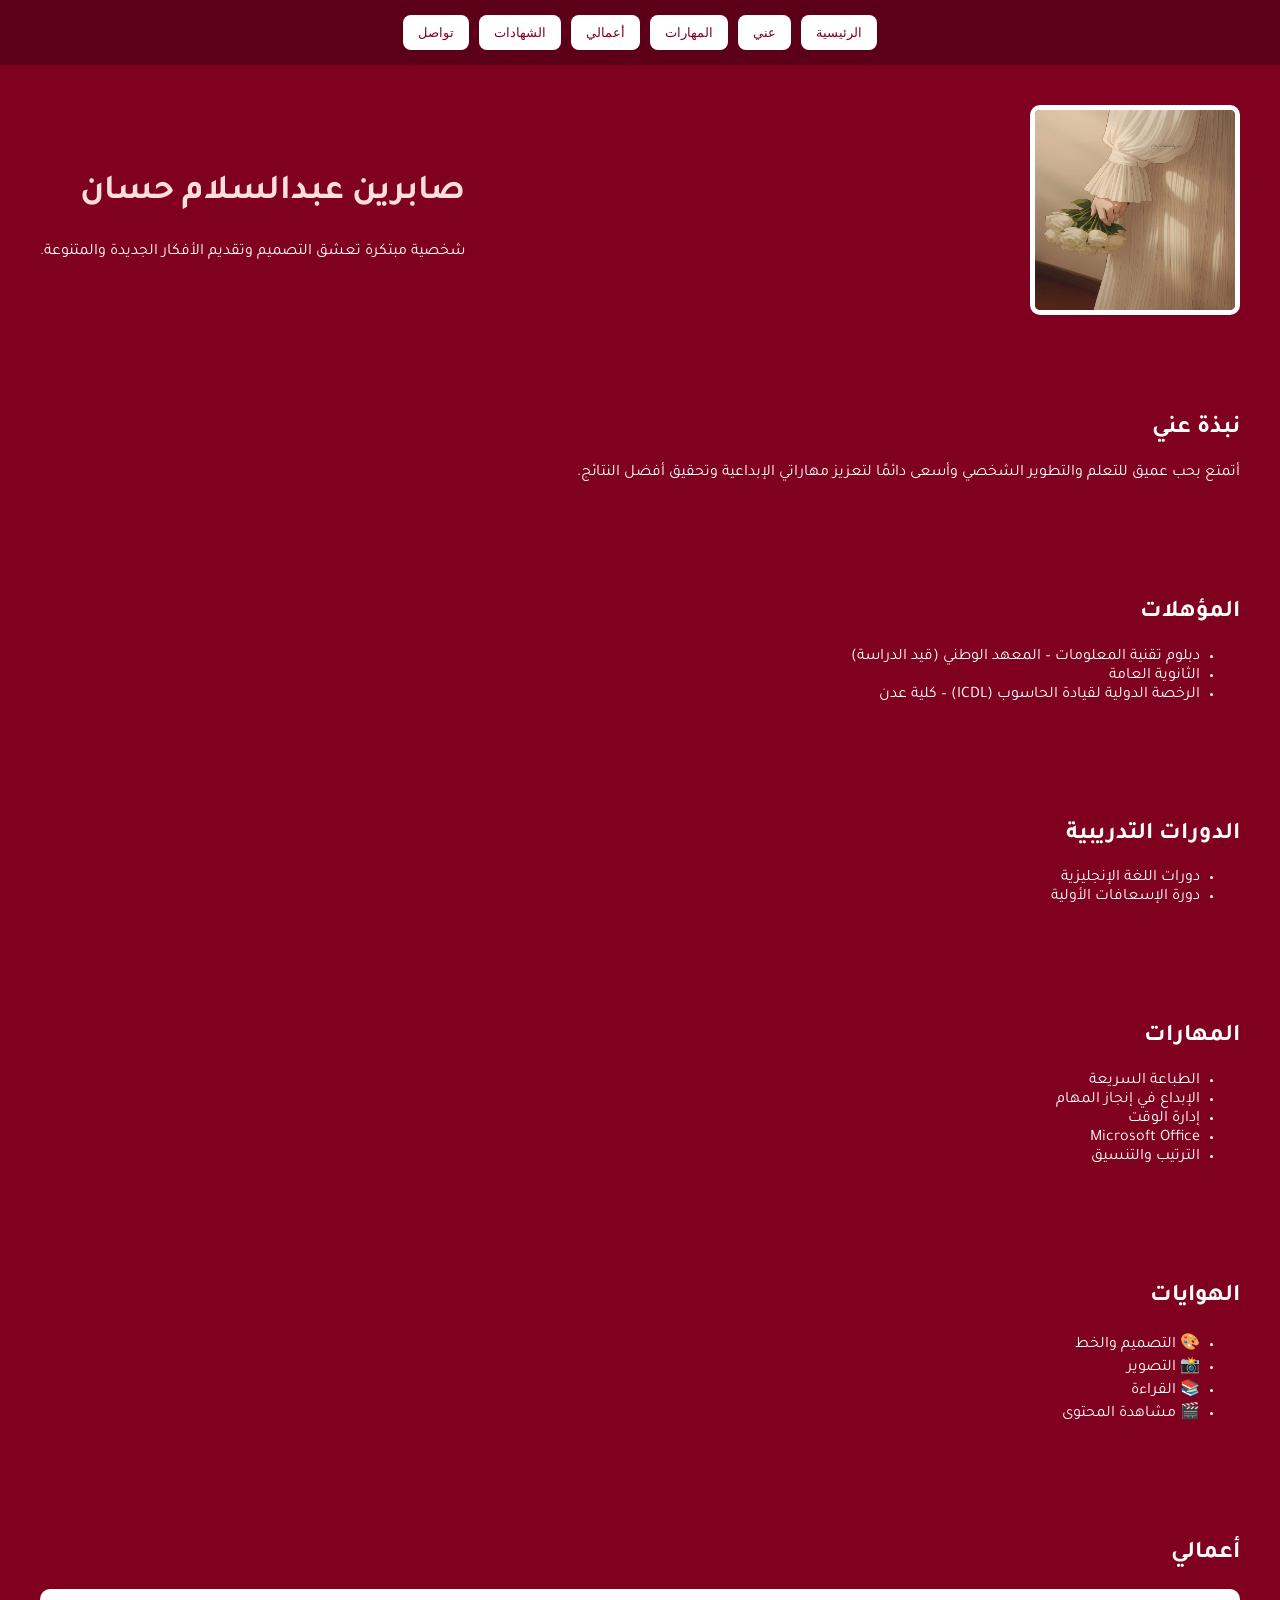
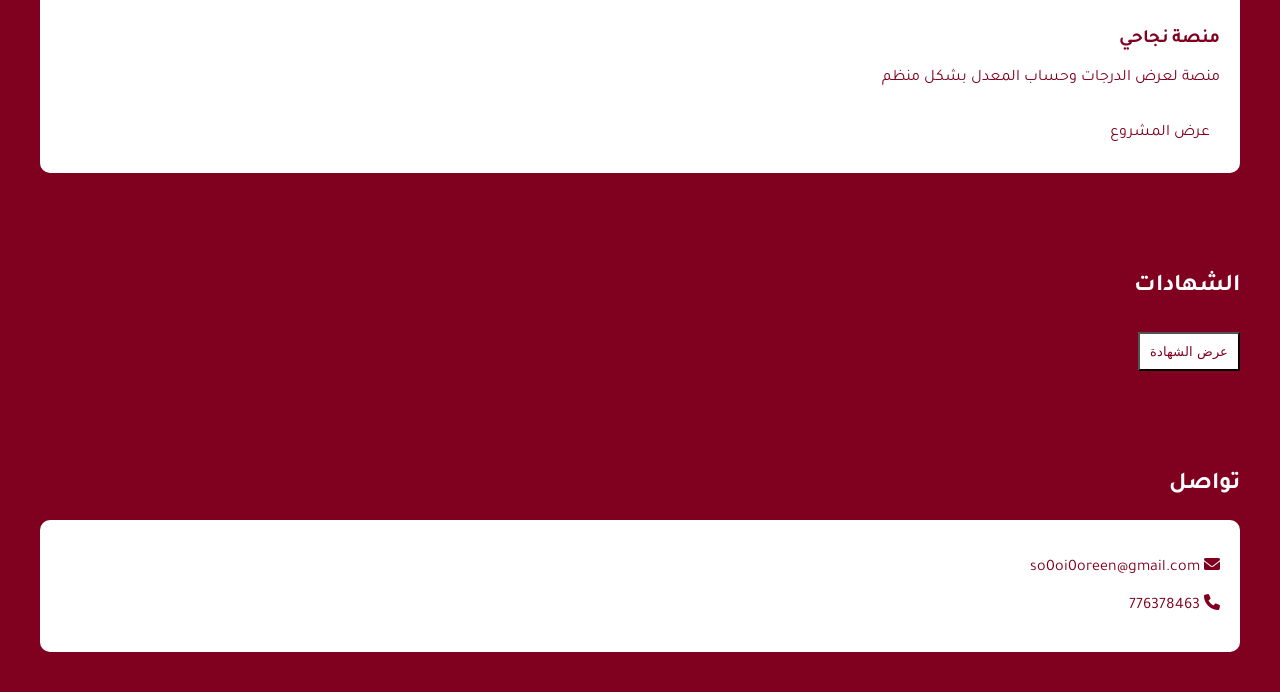
==== index.html @ 623380b8 "Add files via upload" ====
<!DOCTYPE html>
<html lang="ar">
<head>
<meta charset="UTF-8">
<meta name="viewport" content="width=device-width, initial-scale=1.0">

<title>السيرة الذاتية</title>

<link rel="stylesheet" href="style.css">

<!-- خط -->
<link href="https://fonts.googleapis.com/css2?family=Tajawal:wght@400;700&display=swap" rel="stylesheet">

<!-- أيقونات -->
<link rel="stylesheet" href="https://cdnjs.cloudflare.com/ajax/libs/font-awesome/6.0.0/css/all.min.css">

</head>

<body>

<!-- 🔝 التبويبات (صناديق) -->
<div class="tabs">
  <button onclick="focusSection('home')">الرئيسية</button>
  <button onclick="focusSection('about')">عني</button>
  <button onclick="focusSection('skills')">المهارات</button>
  <button onclick="focusSection('projects')">أعمالي</button>
  <button onclick="focusSection('certificates')">الشهادات</button>
  <button onclick="focusSection('contact')">تواصل</button>
</div>

<!-- 🏠 الرئيسية -->
<section id="home">
  <div class="home">
    <img src="avatar.jpg" class="avatar">

    <div>
      <h1 class="name">صابرين عبدالسلام حسان</h1>
      <p>شخصية مبتكرة تعشق التصميم وتقديم الأفكار الجديدة والمتنوعة.</p>
    </div>
  </div>
</section>

<!-- 👤 عني -->
<section id="about">
  <h2>نبذة عني</h2>
  <p>
    أتمتع بحب عميق للتعلم والتطوير الشخصي وأسعى دائمًا لتعزيز مهاراتي الإبداعية وتحقيق أفضل النتائج.
  </p>
</section>

<!-- 🎓 المؤهلات -->
<section>
  <h2>المؤهلات</h2>
  <ul>
    <li>دبلوم تقنية المعلومات – المعهد الوطني (قيد الدراسة)</li>
    <li>الثانوية العامة</li>
    <li>الرخصة الدولية لقيادة الحاسوب (ICDL) – كلية عدن</li>
  </ul>
</section>

<!-- 📚 الدورات -->
<section>
  <h2>الدورات التدريبية</h2>
  <ul>
    <li>دورات اللغة الإنجليزية</li>
    <li>دورة الإسعافات الأولية</li>
  </ul>
</section>

<!-- 🧠 المهارات -->
<section id="skills">
  <h2>المهارات</h2>
  <ul>
    <li>الطباعة السريعة</li>
    <li>الإبداع في إنجاز المهام</li>
    <li>إدارة الوقت</li>
    <li>Microsoft Office</li>
    <li>الترتيب والتنسيق</li>
  </ul>
</section>

<!-- 🎯 الهوايات -->
<section>
  <h2>الهوايات</h2>
  <ul>
    <li>🎨 التصميم والخط</li>
    <li>📸 التصوير</li>
    <li>📚 القراءة</li>
    <li>🎬 مشاهدة المحتوى</li>
  </ul>
</section>

<!-- 💼 أعمالي -->
<section id="projects">
  <h2>أعمالي</h2>

  <div class="card">
    <h3>منصة نجاحي</h3>
    <p>منصة لعرض الدرجات وحساب المعدل بشكل منظم</p>

    <a href="https://sabreenabdulsalam.github.io/StudentGradesSystem/" target="_blank" class="btn">
      عرض المشروع
    </a>
  </div>

</section>

<!-- 🖼️ الشهادات -->
<section id="certificates">
  <h2>الشهادات</h2>
  <button class="btn" onclick="openCert()">عرض الشهادة</button>
</section>

<!-- 📞 التواصل -->
<section id="contact">
  <h2>تواصل</h2>

  <div class="contact-box">
    <p><i class="fa fa-envelope"></i> so0oi0oreen@gmail.com</p>
    <p><i class="fa fa-phone"></i> 776378463</p>
  </div>

</section>

<!-- Popup -->
<div id="popup">
  <span onclick="closeCert()">✖</span>
  <img src="certificates.jpg">
</div>

<script src="script.js"></script>

</body>
</html>
---- style.css ----
body {
  font-family: 'Tajawal', sans-serif;
  margin: 0;
  direction: rtl;
  background: #800020;
  color: white;
}

/* 🔝 التبويبات */
.tabs {
  display: flex;
  flex-wrap: wrap;
  justify-content: center;
  gap: 10px;
  background: #5c0017;
  padding: 15px;
}

.tabs button {
  background: white;
  color: #800020;
  border: none;
  padding: 10px 15px;
  border-radius: 8px;
  cursor: pointer;
}

.tabs button:hover {
  background: #ffdede;
}

/* الأقسام */
section {
  padding: 40px;
}

/* الرئيسية */
.home {
  display: flex;
  align-items: center;
  justify-content: space-between;
}

/* الاسم */
.name {
  font-size: 35px;
  color: #ffdede;
}

/* الافتار */
.avatar {
  width: 200px;
  height: 200px;
  border: 5px solid white;
  border-radius: 10px;
}

/* كرت */
.card {
  background: white;
  color: #800020;
  padding: 20px;
  border-radius: 10px;
}

/* زر */
.btn {
  background: white;
  color: #800020;
  padding: 10px;
  text-decoration: none;
  display: inline-block;
  margin-top: 10px;
}

/* التواصل */
.contact-box {
  background: white;
  color: #800020;
  padding: 20px;
  border-radius: 10px;
}

/* Popup */
#popup {
  display: none;
  position: fixed;
  top:0;
  left:0;
  width:100%;
  height:100%;
  background: rgba(0,0,0,0.8);
  text-align:center;
}

#popup img {
  width:300px;
  margin-top:50px;
}

#popup span {
  color:white;
  font-size:30px;
  cursor:pointer;
}

/* 📱 */
@media (max-width:768px){
  .home {
    flex-direction: column;
    text-align: center;
  }
}
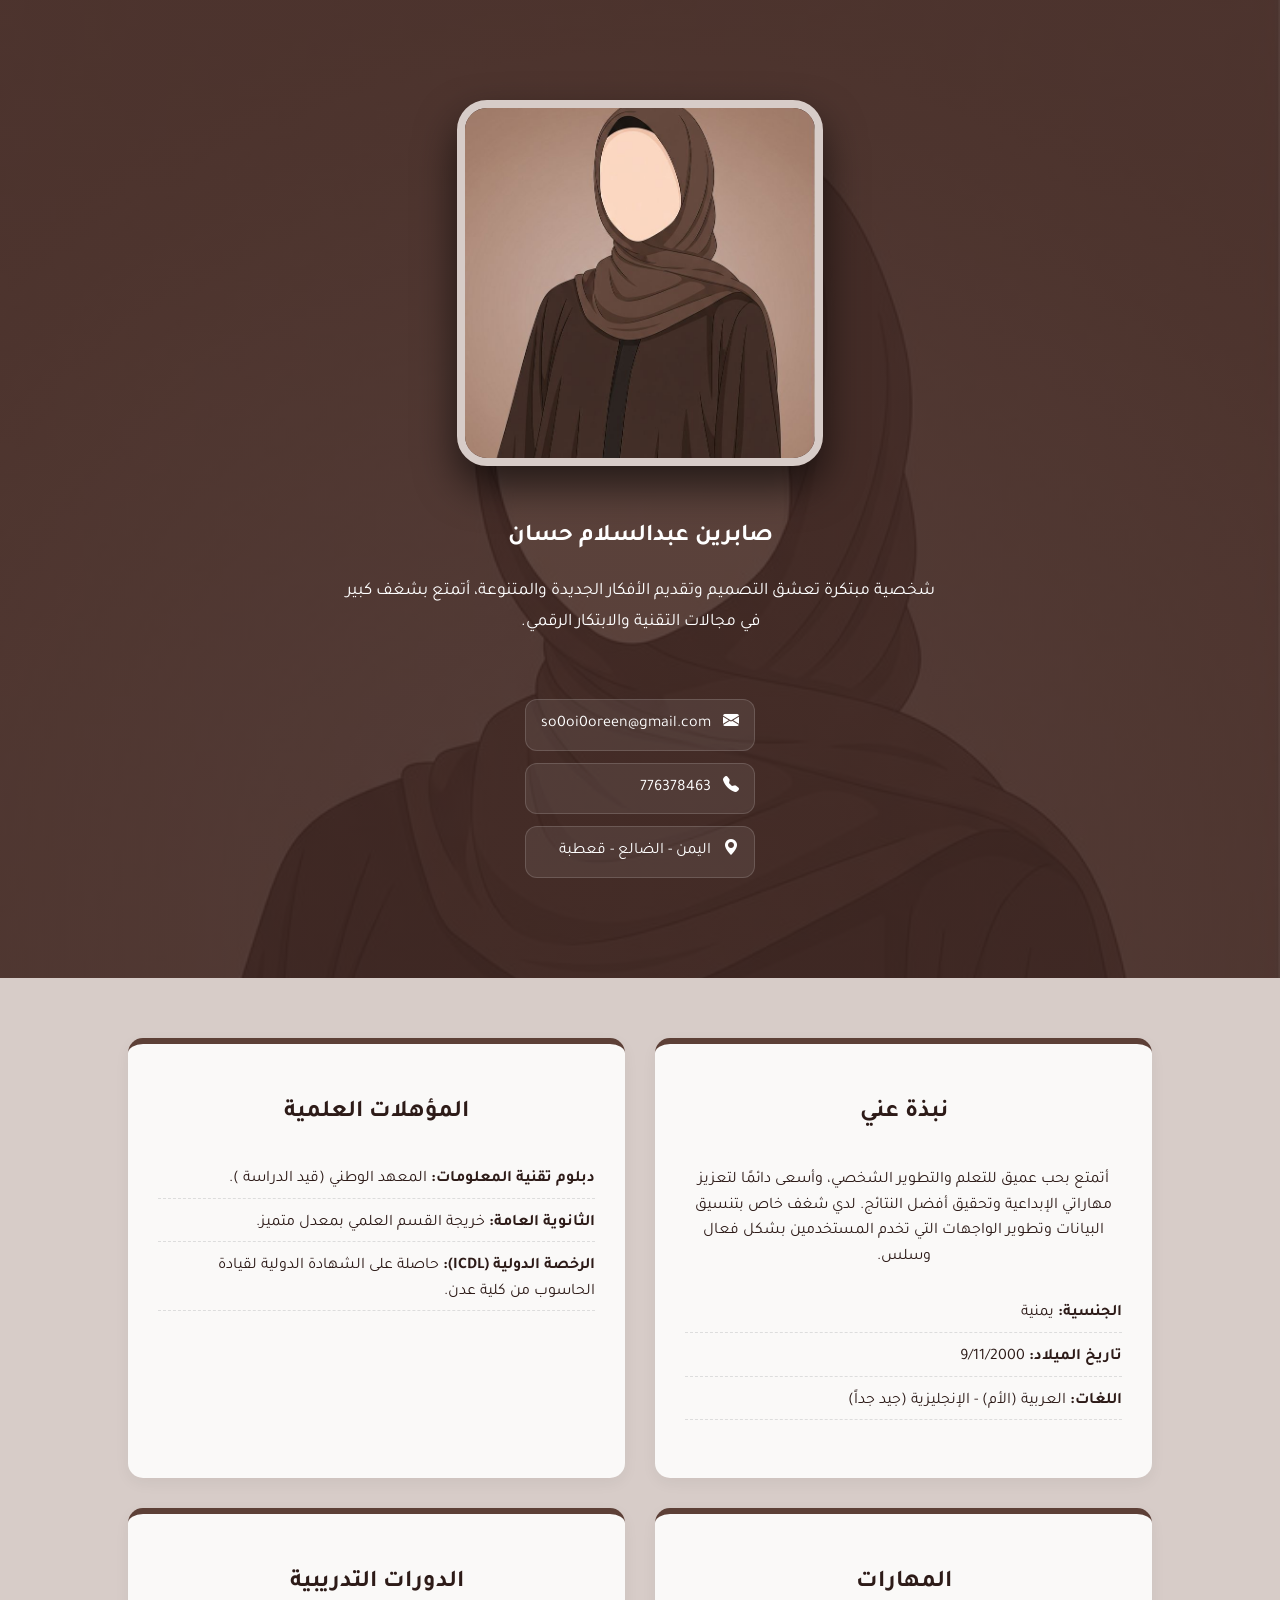
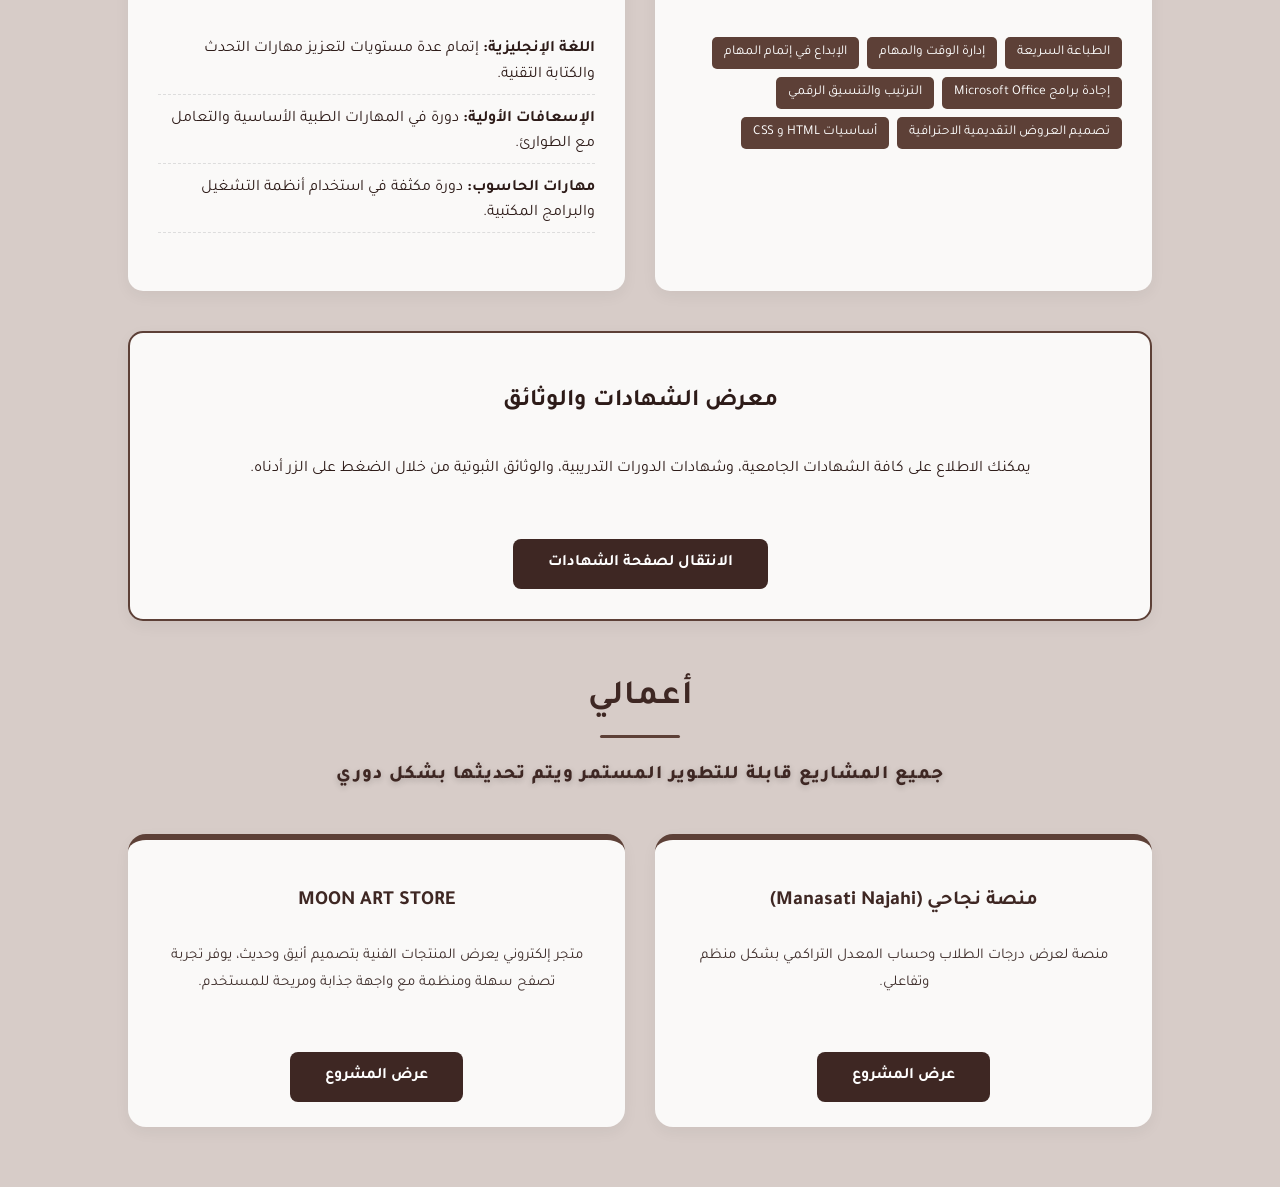
==== commit 5ff6e4de: "Add files via upload" ====
--- a/index.html
+++ b/index.html
@@ -1,134 +1,188 @@
-<!DOCTYPE html>
-<html lang="ar">
-<head>
-<meta charset="UTF-8">
-<meta name="viewport" content="width=device-width, initial-scale=1.0">
-
-<title>السيرة الذاتية</title>
-
-<link rel="stylesheet" href="style.css">
-
-<!-- خط -->
-<link href="https://fonts.googleapis.com/css2?family=Tajawal:wght@400;700&display=swap" rel="stylesheet">
-
-<!-- أيقونات -->
-<link rel="stylesheet" href="https://cdnjs.cloudflare.com/ajax/libs/font-awesome/6.0.0/css/all.min.css">
-
-</head>
-
-<body>
-
-<!-- 🔝 التبويبات (صناديق) -->
-<div class="tabs">
-  <button onclick="focusSection('home')">الرئيسية</button>
-  <button onclick="focusSection('about')">عني</button>
-  <button onclick="focusSection('skills')">المهارات</button>
-  <button onclick="focusSection('projects')">أعمالي</button>
-  <button onclick="focusSection('certificates')">الشهادات</button>
-  <button onclick="focusSection('contact')">تواصل</button>
-</div>
-
-<!-- 🏠 الرئيسية -->
-<section id="home">
-  <div class="home">
-    <img src="avatar.jpg" class="avatar">
-
-    <div>
-      <h1 class="name">صابرين عبدالسلام حسان</h1>
-      <p>شخصية مبتكرة تعشق التصميم وتقديم الأفكار الجديدة والمتنوعة.</p>
-    </div>
-  </div>
-</section>
-
-<!-- 👤 عني -->
-<section id="about">
-  <h2>نبذة عني</h2>
-  <p>
-    أتمتع بحب عميق للتعلم والتطوير الشخصي وأسعى دائمًا لتعزيز مهاراتي الإبداعية وتحقيق أفضل النتائج.
-  </p>
-</section>
-
-<!-- 🎓 المؤهلات -->
-<section>
-  <h2>المؤهلات</h2>
-  <ul>
-    <li>دبلوم تقنية المعلومات – المعهد الوطني (قيد الدراسة)</li>
-    <li>الثانوية العامة</li>
-    <li>الرخصة الدولية لقيادة الحاسوب (ICDL) – كلية عدن</li>
-  </ul>
-</section>
-
-<!-- 📚 الدورات -->
-<section>
-  <h2>الدورات التدريبية</h2>
-  <ul>
-    <li>دورات اللغة الإنجليزية</li>
-    <li>دورة الإسعافات الأولية</li>
-  </ul>
-</section>
-
-<!-- 🧠 المهارات -->
-<section id="skills">
-  <h2>المهارات</h2>
-  <ul>
-    <li>الطباعة السريعة</li>
-    <li>الإبداع في إنجاز المهام</li>
-    <li>إدارة الوقت</li>
-    <li>Microsoft Office</li>
-    <li>الترتيب والتنسيق</li>
-  </ul>
-</section>
-
-<!-- 🎯 الهوايات -->
-<section>
-  <h2>الهوايات</h2>
-  <ul>
-    <li>🎨 التصميم والخط</li>
-    <li>📸 التصوير</li>
-    <li>📚 القراءة</li>
-    <li>🎬 مشاهدة المحتوى</li>
-  </ul>
-</section>
-
-<!-- 💼 أعمالي -->
-<section id="projects">
-  <h2>أعمالي</h2>
-
-  <div class="card">
-    <h3>منصة نجاحي</h3>
-    <p>منصة لعرض الدرجات وحساب المعدل بشكل منظم</p>
-
-    <a href="https://sabreenabdulsalam.github.io/StudentGradesSystem/" target="_blank" class="btn">
-      عرض المشروع
-    </a>
-  </div>
-
-</section>
-
-<!-- 🖼️ الشهادات -->
-<section id="certificates">
-  <h2>الشهادات</h2>
-  <button class="btn" onclick="openCert()">عرض الشهادة</button>
-</section>
-
-<!-- 📞 التواصل -->
-<section id="contact">
-  <h2>تواصل</h2>
-
-  <div class="contact-box">
-    <p><i class="fa fa-envelope"></i> so0oi0oreen@gmail.com</p>
-    <p><i class="fa fa-phone"></i> 776378463</p>
-  </div>
-
-</section>
-
-<!-- Popup -->
-<div id="popup">
-  <span onclick="closeCert()">✖</span>
-  <img src="certificates.jpg">
-</div>
-
-<script src="script.js"></script>
-
-</body>
-</html>+<!doctype html>
+<html lang="ar" dir="rtl">
+  <head>
+    <meta charset="UTF-8" />
+    <meta name="viewport" content="width=device-width, initial-scale=1.0" />
+
+    <title>السيرة الذاتية | صابرين عبدالسلام</title>
+
+    <link
+      href="https://fonts.googleapis.com/css2?family=Tajawal:wght@400;700&display=swap"
+      rel="stylesheet"
+    />
+    <link
+      rel="stylesheet"
+      href="https://cdn.jsdelivr.net/npm/bootstrap-icons@1.11.3/font/bootstrap-icons.min.css"
+    />
+    <link rel="stylesheet" href="style.css" />
+  </head>
+  <body>
+    <section id="home">
+      <div class="home-content">
+        <div class="avatar-wrapper">
+          <img src="avatar.jpg" class="avatar" alt="صابرين عبدالسلام" />
+        </div>
+        <div class="hero-text">
+          <h1 class="name">صابرين عبدالسلام حسان</h1>
+          <p class="tagline">
+            شخصية مبتكرة تعشق التصميم وتقديم الأفكار الجديدة والمتنوعة، أتمتع
+            بشغف كبير في مجالات التقنية والابتكار الرقمي.
+          </p>
+          <div class="contact-info-top">
+            <div class="contact-info-top">
+              <p>
+                <a href="mailto:so0oi0oreen@gmail.com">
+                  <i class="bi bi-envelope-fill"></i>
+                  so0oi0oreen@gmail.com
+                </a>
+              </p>
+
+              <p>
+                <a href="tel:+967776378463">
+                  <i class="bi bi-telephone-fill"></i>
+                  776378463
+                </a>
+              </p>
+
+              <p>
+                <a
+                  href="https://www.google.com/maps?q=الضالع+قعطبة"
+                  target="_blank"
+                >
+                  <i class="bi bi-geo-alt-fill"></i>
+                  اليمن - الضالع - قعطبة
+                </a>
+              </p>
+            </div>
+          </div>
+        </div>
+      </div>
+    </section>
+
+    <div class="container">
+      <div class="grid">
+        <section class="card">
+          <h2><i class="fa fa-user"></i> نبذة عني</h2>
+          <p>
+            أتمتع بحب عميق للتعلم والتطوير الشخصي، وأسعى دائمًا لتعزيز مهاراتي
+            الإبداعية وتحقيق أفضل النتائج. لدي شغف خاص بتنسيق البيانات وتطوير
+            الواجهات التي تخدم المستخدمين بشكل فعال وسلس.
+          </p>
+          <ul class="personal-details">
+            <li><strong>الجنسية:</strong> يمنية</li>
+            <li><strong>تاريخ الميلاد:</strong> 9/11/2000</li>
+            <li>
+              <strong>اللغات:</strong> العربية (الأم) - الإنجليزية (جيد جداً)
+            </li>
+          </ul>
+        </section>
+
+        <section class="card">
+          <h2><i class="fa fa-graduation-cap"></i> المؤهلات العلمية</h2>
+          <ul class="personal-details">
+            <li>
+              <strong>دبلوم تقنية المعلومات:</strong> المعهد الوطني (قيد الدراسة
+              ).
+            </li>
+            <li>
+              <strong>الثانوية العامة:</strong> خريجة القسم العلمي بمعدل متميز.
+            </li>
+            <li>
+              <strong>الرخصة الدولية (ICDL):</strong> حاصلة على الشهادة الدولية
+              لقيادة الحاسوب من كلية عدن.
+            </li>
+          </ul>
+        </section>
+      </div>
+
+      <div class="grid" style="margin-top: 30px">
+        <section class="card">
+          <h2><i class="fa fa-star"></i> المهارات</h2>
+          <div class="tags">
+            <span class="tag">الطباعة السريعة </span>
+            <span class="tag">إدارة الوقت والمهام</span>
+            <span class="tag">الإبداع في إتمام المهام</span>
+            <span class="tag">إجادة برامج Microsoft Office</span>
+            <span class="tag">الترتيب والتنسيق الرقمي</span>
+            <span class="tag">تصميم العروض التقديمية الاحترافية</span>
+            <span class="tag">أساسيات HTML و CSS</span>
+          </div>
+        </section>
+
+        <section class="card">
+          <h2><i class="fa fa-book"></i> الدورات التدريبية</h2>
+          <ul class="personal-details">
+            <li>
+              <strong>اللغة الإنجليزية:</strong> إتمام عدة مستويات لتعزيز مهارات
+              التحدث والكتابة التقنية.
+            </li>
+            <li>
+              <strong>الإسعافات الأولية:</strong> دورة في المهارات الطبية
+              الأساسية والتعامل مع الطوارئ.
+            </li>
+            <li>
+              <strong>مهارات الحاسوب:</strong> دورة مكثفة في استخدام أنظمة
+              التشغيل والبرامج المكتبية.
+            </li>
+          </ul>
+        </section>
+      </div>
+
+      <section id="certificates-section" style="margin-top: 40px">
+        <div
+          class="card"
+          style="text-align: center; border: 2px solid var(--mid-brown)"
+        >
+          <h2><i class="fa fa-certificate"></i> معرض الشهادات والوثائق</h2>
+          <p>
+            يمكنك الاطلاع على كافة الشهادات الجامعية، وشهادات الدورات التدريبية،
+            والوثائق الثبوتية من خلال الضغط على الزر أدناه.
+          </p>
+          <br />
+          <a href="certificates.html" class="btn-main"
+            >الانتقال لصفحة الشهادات</a
+          >
+        </div>
+      </section>
+      <section id="projects" style="margin-top: 50px">
+        <h2 class="center-title">أعمالي</h2>
+        <p class="section-note">
+          جميع المشاريع قابلة للتطوير المستمر ويتم تحديثها بشكل دوري
+        </p>
+        <div class="grid">
+          <div class="card project-card">
+            <h3>منصة نجاحي (Manasati Najahi)</h3>
+            <p>
+              منصة لعرض درجات الطلاب وحساب المعدل التراكمي بشكل منظم وتفاعلي.
+            </p>
+            <br />
+            <a
+              href="https://sabreenabdulsalam.github.io/StudentGradesSystem/"
+              target="_blank"
+              class="btn-main"
+              >عرض المشروع</a
+            >
+          </div>
+          <div class="card project-card">
+            <h3>MOON ART STORE</h3>
+
+            <p>
+              متجر إلكتروني يعرض المنتجات الفنية بتصميم أنيق وحديث، يوفر تجربة
+              تصفح سهلة ومنظمة مع واجهة جذابة ومريحة للمستخدم.
+            </p>
+
+            <br />
+
+            <a
+              href="https://sabreenabdulsalam.github.io/MOON-ART-STORE/"
+              target="_blank"
+              class="btn-main"
+            >
+              عرض المشروع
+            </a>
+          </div>
+        </div>
+      </section>
+    </div>
+  </body>
+</html>
--- a/style.css
+++ b/style.css
@@ -1,113 +1,390 @@
-body {
-  font-family: 'Tajawal', sans-serif;
-  margin: 0;
-  direction: rtl;
-  background: #800020;
-  color: white;
-}
-
-/* 🔝 التبويبات */
-.tabs {
-  display: flex;
-  flex-wrap: wrap;
-  justify-content: center;
-  gap: 10px;
-  background: #5c0017;
-  padding: 15px;
-}
-
-.tabs button {
-  background: white;
-  color: #800020;
-  border: none;
-  padding: 10px 15px;
-  border-radius: 8px;
-  cursor: pointer;
-}
-
-.tabs button:hover {
-  background: #ffdede;
-}
-
-/* الأقسام */
-section {
-  padding: 40px;
-}
-
-/* الرئيسية */
-.home {
-  display: flex;
-  align-items: center;
-  justify-content: space-between;
-}
-
-/* الاسم */
-.name {
-  font-size: 35px;
-  color: #ffdede;
-}
-
-/* الافتار */
-.avatar {
-  width: 200px;
-  height: 200px;
-  border: 5px solid white;
-  border-radius: 10px;
-}
-
-/* كرت */
-.card {
-  background: white;
-  color: #800020;
-  padding: 20px;
-  border-radius: 10px;
-}
-
-/* زر */
-.btn {
-  background: white;
-  color: #800020;
-  padding: 10px;
-  text-decoration: none;
-  display: inline-block;
-  margin-top: 10px;
-}
-
-/* التواصل */
-.contact-box {
-  background: white;
-  color: #800020;
-  padding: 20px;
-  border-radius: 10px;
-}
-
-/* Popup */
-#popup {
-  display: none;
-  position: fixed;
-  top:0;
-  left:0;
-  width:100%;
-  height:100%;
-  background: rgba(0,0,0,0.8);
-  text-align:center;
-}
-
-#popup img {
-  width:300px;
-  margin-top:50px;
-}
-
-#popup span {
-  color:white;
-  font-size:30px;
-  cursor:pointer;
-}
-
-/* 📱 */
-@media (max-width:768px){
-  .home {
-    flex-direction: column;
-    text-align: center;
-  }
-}+/* 1. المتغيرات والألوان */
+:root {
+  --dark-brown: #3e2723;
+  --mid-brown: #5d4037;
+  --warm-beige: #d7ccc8;
+  --light-cream: #faf9f8;
+  --text-color: #2d1b18;
+}
+
+/* 2. الإعدادات العامة */
+body {
+  font-family: "Tajawal", sans-serif;
+  margin: 0;
+  padding: 0;
+  direction: rtl; /* اتجاه الصفحة من اليمين */
+  background-color: var(--warm-beige);
+  color: var(--text-color);
+  line-height: 1.6;
+  overflow-x: hidden;
+}
+
+/* 3. الهيدر والخلفية الكبيرة */
+#home {
+  background:
+    linear-gradient(rgba(62, 39, 35, 0.85), rgba(62, 39, 35, 0.85)),
+    url("avatar.jpg");
+  background-size: cover;
+  background-position: center 25%;
+  color: white;
+  padding: 100px 20px;
+  display: flex;
+  justify-content: center;
+  align-items: center;
+  min-height: 600px;
+}
+.home-content {
+  display: flex;
+  flex-direction: column;
+  align-items: center;
+  justify-content: center;
+
+  text-align: center;
+  gap: 20px;
+
+  max-width: 900px;
+  margin: 0 auto;
+}
+.hero-text {
+  text-align: center;
+  max-width: 600px;
+  margin: 0 auto;
+}
+
+.tagline {
+  text-align: center;
+  line-height: 1.8;
+  font-size: 1.1rem;
+  margin: 0 auto;
+}
+.avatar {
+  width: 350px; /* الحجم الكبير المطلوب */
+  height: 350px;
+  border: 8px solid var(--warm-beige);
+  border-radius: 30px;
+  object-fit: cover;
+  box-shadow: 0 20px 40px rgba(0, 0, 0, 0.6);
+}
+
+/* 4. الشبكة والصناديق (الحل لليسار) */
+.container {
+  padding: 60px 10%;
+  max-width: 1200px;
+  margin: auto;
+}
+
+.grid {
+  display: grid;
+  grid-template-columns: repeat(auto-fit, minmax(320px, 1fr));
+  gap: 30px;
+  direction: rtl; /* إجبار الترتيب من اليمين */
+  justify-content: center; /* توسيط الصناديق في الشاشة */
+}
+
+.card {
+  background: var(--light-cream);
+  padding: 30px;
+  border-radius: 15px;
+  box-shadow: 0 5px 15px rgba(0, 0, 0, 0.05);
+  border-top: 6px solid var(--mid-brown);
+  transition: all 0.3s ease;
+  cursor: pointer;
+  text-align: right; /* محاذاة النص لليمين */
+}
+
+.card:active {
+  transform: scale(0.97);
+}
+
+/* 5. تفاصيل القوائم */
+.personal-details {
+  list-style: none;
+  padding: 0;
+  margin-top: 15px;
+}
+
+.personal-details li {
+  margin-bottom: 12px;
+  border-bottom: 1px dashed #ddd;
+  padding-bottom: 5px;
+}
+
+.tags {
+  display: flex;
+  flex-wrap: wrap;
+  gap: 8px;
+  margin-top: 15px;
+}
+.tag {
+  background: var(--mid-brown);
+  color: white;
+  padding: 5px 12px;
+  border-radius: 5px;
+  font-size: 0.85rem;
+}
+
+/* 6. الأزرار والمشاريع */
+.center-title {
+  text-align: center;
+  color: var(--dark-brown);
+  margin-bottom: 10px;
+  font-size: 2.5rem;
+}
+
+.certificates-main-card {
+  text-align: center;
+  border: 2px solid var(--mid-brown);
+}
+
+.btn-main {
+  background: var(--dark-brown);
+  color: white !important;
+  padding: 12px 35px;
+  text-decoration: none;
+  border-radius: 8px;
+  display: inline-block;
+  font-weight: bold;
+  transition: 0.3s;
+  border: none;
+}
+
+.btn-main:hover {
+  background: var(--mid-brown);
+  transform: scale(1.05);
+}
+
+/* 7. الفوتر */
+.footer {
+  background: var(--dark-brown);
+  color: var(--warm-beige);
+  padding: 30px;
+  text-align: center;
+  margin-top: 50px;
+}
+
+/* 8. التجاوب مع الجوال */
+@media (max-width: 768px) {
+  .home-content {
+    flex-direction: column;
+    text-align: center;
+  }
+  .name {
+    font-size: 2.2rem;
+  }
+  .contact-info-top a {
+    justify-content: center;
+  }
+  .container {
+    padding: 30px 5%;
+  }
+}
+/* هذا الكود يضمن توسيط الأزرار داخل الصناديق */
+.card {
+  display: flex;
+  flex-direction: column;
+  align-items: center; /* يمركز كل محتويات الصندوق في الوسط */
+  text-align: center; /* يمركز النصوص أيضاً */
+}
+
+/* لضمان بقاء الأزرار في المنتصف دائماً */
+.btn-main {
+  margin: 15px auto 0 auto; /* يعطي مسافة تلقائية من اليمين واليسار لتوسيطه */
+  display: inline-block;
+}
+
+/* إذا أردتِ بقاء نصوص القوائم (مثل تاريخ الميلاد) لليمين، أضيفي هذا */
+.personal-details {
+  width: 100%;
+  text-align: right;
+}
+/* توسيط عنوان وأيقونة معرض الشهادات */
+.certificates-main-card {
+  text-align: center !important;
+}
+
+.certificates-main-card h2 {
+  justify-content: center !important;
+  text-align: center !important;
+  display: flex;
+  align-items: center;
+  gap: 10px;
+}
+#projects {
+  margin-top: 50px;
+}
+.center-title {
+  text-align: center;
+  font-size: 34px;
+  color: var(--dark-brown);
+  margin-bottom: 10px;
+  letter-spacing: 1px;
+  position: relative;
+}
+
+.center-title::after {
+  content: "";
+  width: 80px;
+  height: 3px;
+  background: var(--mid-brown);
+  display: block;
+  margin: 10px auto 0;
+  border-radius: 10px;
+}
+
+.project-card {
+  text-align: center;
+  padding: 25px;
+  border-radius: 18px;
+  transition: 0.3s ease;
+}
+
+.project-card h3 {
+  color: var(--dark-brown);
+  margin-bottom: 10px;
+  font-size: 20px;
+}
+
+.project-card p {
+  font-size: 15px;
+  line-height: 1.8;
+  color: var(--text-color);
+  opacity: 0.9;
+}
+.card {
+  transition: all 0.3s ease;
+}
+
+.card:hover {
+  transform: translateY(-8px);
+  box-shadow: 0 18px 40px rgba(0, 0, 0, 0.15);
+}
+.section-note {
+  grid-column: 1 / -1;
+  text-align: center;
+
+  font-size: 19px;
+  font-weight: 800;
+  color: var(--dark-brown);
+
+  margin: 10px auto 30px;
+  max-width: 750px;
+  line-height: 1.9;
+
+  letter-spacing: 1px;
+  text-shadow: 0 2px 6px rgba(0, 0, 0, 0.2);
+
+  background: linear-gradient(to right, transparent, #d7ccc8, transparent);
+  padding: 10px 15px;
+  border-radius: 10px;
+}
+.contact-info-top {
+  margin-top: 30px;
+  display: flex;
+  flex-direction: column;
+  gap: 12px;
+  align-items: center;
+}
+
+/* كل عنصر كـ بطاقة */
+.contact-info-top p {
+  margin: 0;
+  width: 100%;
+  max-width: 320px;
+}
+
+.contact-info-top a {
+  display: flex;
+  align-items: center;
+  gap: 12px;
+
+  padding: 12px 15px;
+  border-radius: 12px;
+
+  background: rgba(255, 255, 255, 0.08);
+  border: 1px solid rgba(255, 255, 255, 0.15);
+
+  color: white;
+  text-decoration: none;
+  font-size: 1rem;
+
+  transition: 0.3s ease;
+}
+
+/* هوفر احترافي */
+.contact-info-top a:hover {
+  background: rgba(255, 255, 255, 0.15);
+  transform: translateY(-3px);
+}
+.box {
+  display: flex; /* يجعل الأيقونة والنص في سطر واحد */
+  align-items: center; /* محاذاة عمودية في المنتصف */
+  padding: 10px;
+  border: 1px solid #ccc;
+  border-radius: 8px;
+  margin-bottom: 10px;
+  direction: rtl; /* لضبط اتجاه النص العربي */
+}
+
+.box i {
+  margin-left: 15px; /* مسافة بين الأيقونة والنص */
+  font-size: 18px; /* حجم الأيقونة */
+  color: #555; /* لون الأيقونة */
+}
+/* الثانوية (كرت رئيسي فخم) */
+.hero-cert {
+  background: #fff;
+  padding: 15px;
+  border-radius: 15px;
+  text-align: center;
+  margin-bottom: 30px;
+  box-shadow: 0 10px 25px rgba(0, 0, 0, 0.1);
+}
+
+.hero-cert img {
+  width: 100%;
+  max-height: 450px;
+  object-fit: contain; /* مهم: بدون قص */
+  border-radius: 12px;
+}
+
+/* باقي الشهادات */
+.cert-list {
+  display: flex;
+  flex-direction: column;
+  gap: 20px;
+}
+
+.cert-item {
+  background: #fff;
+  padding: 12px;
+  border-radius: 12px;
+  box-shadow: 0 5px 15px rgba(0, 0, 0, 0.08);
+}
+
+.cert-item img {
+  width: 100%;
+  max-height: 250px;
+  object-fit: contain; /* بدون قص */
+  border-radius: 10px;
+}
+.back-nav {
+  text-align: center;
+  padding: 20px;
+}
+
+.back-btn {
+  display: inline-block;
+  padding: 10px 20px;
+  background: linear-gradient(135deg, #3e2723, #5d4037);
+  color: white;
+  text-decoration: none;
+  border-radius: 12px;
+  font-weight: bold;
+  transition: 0.3s ease;
+  box-shadow: 0 8px 20px rgba(0, 0, 0, 0.15);
+}
+
+.back-btn:hover {
+  transform: translateY(-3px);
+  box-shadow: 0 12px 25px rgba(0, 0, 0, 0.25);
+}
